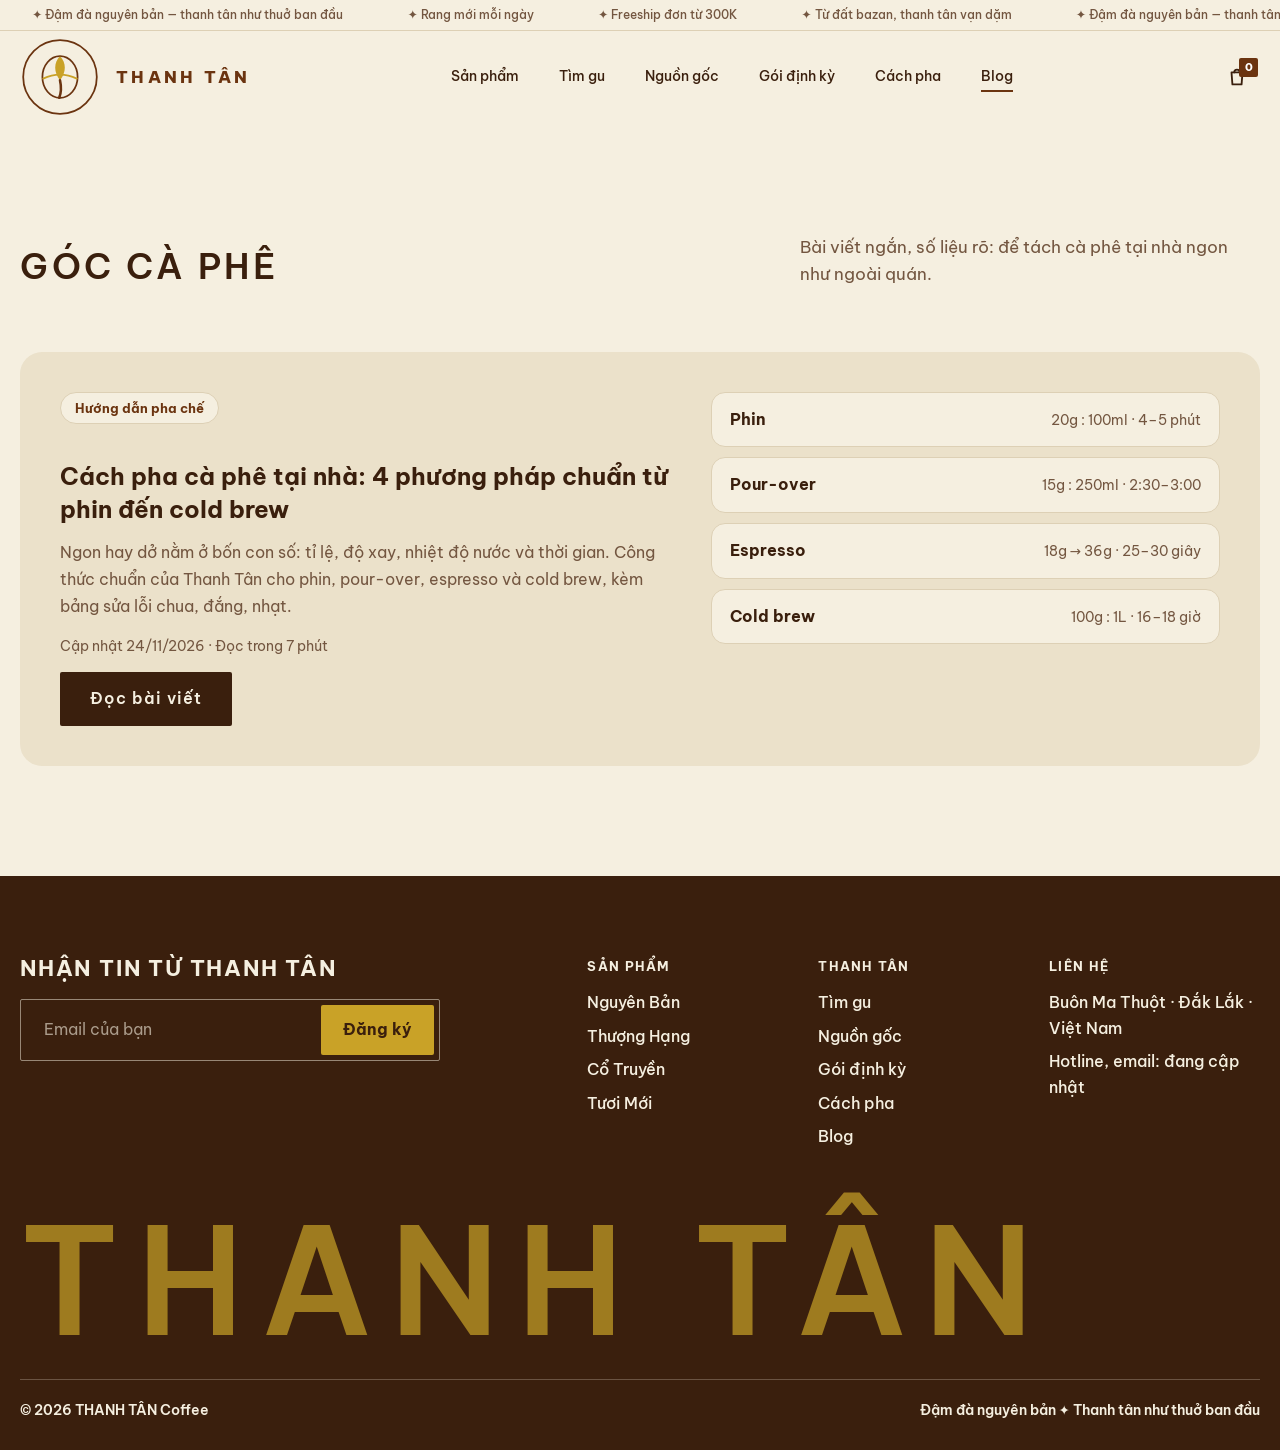
==== coffee-shop/blog.html @ af869546 "Tách site thành nhiều trang: trang chủ mới + Sản phẩm, Tìm gu, Nguồn gốc, Gói định kỳ, Cách pha, Blo" ====
<!DOCTYPE html>
<html lang="vi">
<head>
  <meta charset="UTF-8" />
  <meta name="viewport" content="width=device-width, initial-scale=1.0" />
  <title>Blog cà phê Thanh Tân: hướng dẫn pha chế và kiến thức cà phê</title>
  <meta name="description" content="Bài viết về cà phê từ Thanh Tân: cách pha phin, pour-over, espresso, cold brew và cách sửa lỗi chua, đắng, nhạt." />
  <link rel="preconnect" href="https://fonts.googleapis.com" />
  <link rel="preconnect" href="https://fonts.gstatic.com" crossorigin />
  <link href="https://fonts.googleapis.com/css2?family=Be+Vietnam+Pro:wght@400;500;600;700;800&display=swap" rel="stylesheet" />
  <link rel="stylesheet" href="style.css" />
</head>
<body>

  <div class="topbar">
    <div class="marquee marquee--small">
      <div class="marquee__track">
        <span>✦ Đậm đà nguyên bản — thanh tân như thuở ban đầu</span><span>✦ Rang mới mỗi ngày</span><span>✦ Freeship đơn từ 300K</span><span>✦ Từ đất bazan, thanh tân vạn dặm</span>
        <span>✦ Đậm đà nguyên bản — thanh tân như thuở ban đầu</span><span>✦ Rang mới mỗi ngày</span><span>✦ Freeship đơn từ 300K</span><span>✦ Từ đất bazan, thanh tân vạn dặm</span>
      </div>
    </div>
  </div>

  <header class="header" id="header">
    <div class="container header__inner">
      <a href="index.html" class="logo" aria-label="THANH TÂN Coffee – Trang chủ">
        <svg viewBox="0 0 100 100" class="logo__mark" aria-hidden="true">
          <circle cx="50" cy="50" r="46" fill="none" stroke="var(--brown)" stroke-width="2.2"/>
          <ellipse cx="50" cy="50" rx="22" ry="26" fill="var(--paper)" stroke="var(--brown)" stroke-width="2.2"/>
          <path d="M50 24C58 32 58 44 50 54C42 44 42 32 50 24Z" fill="var(--gold)"/>
          <path d="M50 54C52 63 51 71 49 76" stroke="var(--brown)" stroke-width="3.2" fill="none" stroke-linecap="round"/>
          <path d="M29 52Q50 42 71 52" stroke="var(--gold)" stroke-width="2.2" fill="none" stroke-linecap="round"/>
        </svg>
        <span>Thanh Tân</span>
      </a>
      <nav class="nav" id="nav" aria-label="Điều hướng chính">
        <a href="san-pham.html">Sản phẩm</a>
        <a href="tim-gu.html">Tìm gu</a>
        <a href="nguon-goc.html">Nguồn gốc</a>
        <a href="goi-dinh-ky.html">Gói định kỳ</a>
        <a href="cach-pha.html">Cách pha</a>
        <a href="blog.html" class="active" aria-current="page">Blog</a>
      </nav>
      <div class="header__actions">
        <button class="icon-btn cart-btn" id="cartBtn" aria-label="Giỏ hàng">
          <svg viewBox="0 0 24 24" width="22" height="22" fill="none" stroke="currentColor" stroke-width="2" stroke-linecap="round" stroke-linejoin="round"><path d="M6 7h12l-1 13H7L6 7z"/><path d="M9 7a3 3 0 0 1 6 0"/></svg>
          <span class="cart-count" id="cartCount">0</span>
        </button>
        <button class="icon-btn menu-toggle" id="menuToggle" aria-label="Mở menu">
          <svg viewBox="0 0 24 24" width="24" height="24" stroke="currentColor" stroke-width="2.2" stroke-linecap="round"><path d="M4 8h16M4 16h16"/></svg>
        </button>
      </div>
    </div>
  </header>

  <main id="top">
<section class="section blog-home" id="blog">
      <div class="container">
        <div class="section__head">
          <div><h1>Góc cà phê</h1></div>
          <p class="section__lead">Bài viết ngắn, số liệu rõ: để tách cà phê tại nhà ngon như ngoài quán.</p>
        </div>
        <article class="blog-card">
          <div class="blog-card__main">
            <span class="pill">Hướng dẫn pha chế</span>
            <h3><a href="cach-pha-ca-phe.html">Cách pha cà phê tại nhà: 4 phương pháp chuẩn từ phin đến cold brew</a></h3>
            <p>Ngon hay dở nằm ở bốn con số: tỉ lệ, độ xay, nhiệt độ nước và thời gian. Công thức chuẩn của Thanh Tân cho phin, pour-over, espresso và cold brew, kèm bảng sửa lỗi chua, đắng, nhạt.</p>
            <p class="blog-card__meta">Cập nhật 24/11/2026 · Đọc trong 7 phút</p>
            <a class="btn btn--dark" href="cach-pha-ca-phe.html">Đọc bài viết</a>
          </div>
          <ul class="blog-card__jump" aria-label="Đọc nhanh theo cách pha">
            <li><a href="cach-pha-ca-phe.html#pha-phin"><b>Phin</b><span>20g : 100ml · 4–5 phút</span></a></li>
            <li><a href="cach-pha-ca-phe.html#pour-over"><b>Pour-over</b><span>15g : 250ml · 2:30–3:00</span></a></li>
            <li><a href="cach-pha-ca-phe.html#espresso"><b>Espresso</b><span>18g → 36g · 25–30 giây</span></a></li>
            <li><a href="cach-pha-ca-phe.html#cold-brew"><b>Cold brew</b><span>100g : 1L · 16–18 giờ</span></a></li>
          </ul>
        </article>
      </div>
    </section>
  </main>

  <footer class="footer">
    <div class="container">
      <div class="footer__top">
        <div class="footer__news">
          <h3>Nhận tin từ Thanh Tân</h3>
          <form class="news" id="newsForm">
            <input type="email" placeholder="Email của bạn" aria-label="Email" required />
            <button type="submit">Đăng ký</button>
          </form>
        </div>
        <div class="footer__cols">
          <div><h4>Sản phẩm</h4><a href="san-pham.html#p1">Nguyên Bản</a><a href="san-pham.html#p2">Thượng Hạng</a><a href="san-pham.html#p3">Cổ Truyền</a><a href="san-pham.html#p4">Tươi Mới</a></div>
          <div><h4>Thanh Tân</h4><a href="tim-gu.html">Tìm gu</a><a href="nguon-goc.html">Nguồn gốc</a><a href="goi-dinh-ky.html">Gói định kỳ</a><a href="cach-pha.html">Cách pha</a><a href="blog.html">Blog</a></div>
          <div><h4>Liên hệ</h4><span>Buôn Ma Thuột · Đắk Lắk · Việt Nam</span><span>Hotline, email: đang cập nhật</span></div>
        </div>
      </div>
      <div class="footer__word" aria-hidden="true">THANH TÂN</div>
      <div class="footer__bottom"><span>© <span id="year"></span> THANH TÂN Coffee</span><span>Đậm đà nguyên bản ✦ Thanh tân như thuở ban đầu</span></div>
    </div>
  </footer>

  <div class="overlay" id="overlay"></div>
  <aside class="cart" id="cart" aria-label="Giỏ hàng">
    <div class="cart__head"><h3>Giỏ hàng</h3><button class="icon-btn" id="cartClose" aria-label="Đóng">✕</button></div>
    <div class="ship" id="ship"><p id="shipText"></p><div class="ship__bar"><span id="shipBar"></span></div></div>
    <div class="cart__items" id="cartItems"></div>
    <div class="cart__foot">
      <div class="cart__total"><span>Tạm tính</span><b id="cartTotal">0đ</b></div>
      <button class="btn btn--dark btn--block" id="checkoutBtn">Thanh toán</button>
    </div>
  </aside>

  <div class="toast" id="toast" role="status"></div>

  <script src="common.js"></script>
  <script src="app.js"></script>
</body>
</html>
---- coffee-shop/style.css ----
/* ==========================================================
   THANH TÂN Coffee – theo Bộ nhận diện thương hiệu
   Nâu đất + trắng ngà là chủ đạo; xanh cà phê + vàng đồng chỉ là điểm nhấn.
   Chữ: tiêu đề IN HOA giãn cách rộng, phụ đề thường đậm vừa, nội dung thường dễ đọc.
   ========================================================== */
:root {
  --paper: #F5EFE0;   /* Trắng Ngà – nền chủ đạo */
  --cream: #EBE1CA;   /* tông đậm hơn của trắng ngà, dùng cho khối phụ */
  --ink: #3A1F0D;     /* nâu đậm – chữ, nền bản đảo */
  --ink-2: #735640;   /* nâu nhạt – chữ phụ */
  --line: #DDD0B5;
  --brown: #6B3410;   /* Nâu Đất Bazan */
  --forest: #3D5C34;  /* Xanh Cà Phê Tươi – điểm nhấn */
  --gold: #C9A227;    /* Vàng Đồng – điểm nhấn */
  --radius: 22px;
  --display: "Be Vietnam Pro", "DejaVu Sans", system-ui, sans-serif;
  --sans: "Be Vietnam Pro", "DejaVu Sans", system-ui, sans-serif;
}

* { margin: 0; padding: 0; box-sizing: border-box; }
html { scroll-behavior: smooth; scroll-padding-top: 80px; }
body { font-family: var(--sans); background: var(--paper); color: var(--ink); line-height: 1.6; overflow-x: hidden; -webkit-font-smoothing: antialiased; }
a { color: inherit; text-decoration: none; }
button { font: inherit; color: inherit; background: none; border: 0; cursor: pointer; }
input, select { font: inherit; }
svg { display: block; }

.container { width: min(1240px, 100% - 32px); margin-inline: auto; }
.section { padding: 110px 0; }
h1, h2, h3 { font-family: var(--display); font-weight: 700; line-height: 1.15; letter-spacing: -0.01em; }
h2 { font-size: clamp(1.7rem, 3.6vw, 2.6rem); text-transform: uppercase; letter-spacing: .06em; line-height: 1.2; }

.kicker { display: inline-block; font-size: .78rem; font-weight: 700; letter-spacing: .12em; text-transform: uppercase; color: var(--brown); margin-bottom: 14px; }
.kicker--light { color: var(--gold); }
.section__head { display: flex; justify-content: space-between; align-items: end; gap: 30px; flex-wrap: wrap; margin-bottom: 48px; }
.section__lead { color: var(--ink-2); max-width: 460px; font-size: 1.05rem; }

/* Buttons */
.btn { display: inline-flex; align-items: center; justify-content: center; gap: 8px; height: 54px; padding: 0 30px; border-radius: 999px; font-weight: 700; transition: transform .2s, background .2s, color .2s; }
.btn:hover { transform: translateY(-2px); }
.btn--dark { background: var(--ink); color: var(--paper); }
.btn--dark:hover { background: var(--forest); }
.btn--line { border: 2px solid var(--ink); }
.btn--line:hover { background: var(--ink); color: var(--paper); }
.btn--block { width: 100%; }
.icon-btn { width: 46px; height: 46px; border-radius: 50%; display: grid; place-items: center; transition: background .2s; }
.icon-btn:hover { background: var(--cream); }

.pill { display: inline-block; padding: 8px 16px; border-radius: 999px; background: var(--gold); font-weight: 700; font-size: .82rem; margin-bottom: 24px; }
.chip { padding: 10px 20px; border-radius: 999px; border: 1.5px solid var(--line); font-weight: 600; font-size: .92rem; transition: .2s; }
.chip:hover { border-color: var(--ink); }
.chip.active { background: var(--ink); color: var(--paper); border-color: var(--ink); }

/* Marquee */
.marquee { overflow: hidden; white-space: nowrap; }
.marquee__track { display: inline-flex; align-items: center; animation: scroll 32s linear infinite; }
@keyframes scroll { to { transform: translateX(-50%); } }

.topbar { background: var(--ink); color: var(--paper); font-size: .82rem; font-weight: 600; padding: 9px 0; }
.marquee--small span { padding: 0 32px; }

/* Header */
.header { position: sticky; top: 0; z-index: 50; background: rgba(251, 248, 242, .88); backdrop-filter: blur(14px); border-bottom: 1px solid transparent; transition: border-color .3s; }
.header.scrolled { border-color: var(--line); }
.header__inner { height: 74px; display: flex; align-items: center; justify-content: space-between; gap: 24px; }
.logo { display: flex; align-items: center; gap: 12px; font-family: var(--display); font-weight: 800; font-size: 1.05rem; letter-spacing: .2em; text-transform: uppercase; color: var(--brown); }
.logo__mark { width: 42px; height: 42px; }
.nav { display: flex; gap: 34px; font-weight: 600; font-size: .95rem; }
.nav a { position: relative; }
.nav a::after { content: ""; position: absolute; left: 0; right: 100%; bottom: -4px; height: 2px; background: var(--brown); transition: right .25s; }
.nav a:hover::after, .nav a.active::after { right: 0; }
.header__actions { display: flex; gap: 4px; }
.cart-btn { position: relative; }
.cart-count { position: absolute; top: 4px; right: 2px; min-width: 19px; height: 19px; padding: 0 5px; border-radius: 10px; background: var(--brown); color: #fff; font-size: .68rem; font-weight: 800; display: grid; place-items: center; }
.cart-count.bump { animation: bump .4s; }
@keyframes bump { 50% { transform: scale(1.45); } }
.menu-toggle { display: none; }

/* Hero */
.hero { padding: 70px 0 90px; }
.hero__inner { display: grid; grid-template-columns: 1.05fr 1fr; gap: 50px; align-items: center; }
.hero h1 { font-size: clamp(1.7rem, 4vw, 3.1rem); font-weight: 800; line-height: 1.1; margin-bottom: 26px; }
.hero h1 em { font-style: normal; color: var(--brown); font-weight: 800; }
.hero__text > p { font-size: 1.12rem; color: var(--ink-2); max-width: 500px; margin-bottom: 34px; }
.hero__cta { display: flex; flex-wrap: wrap; gap: 12px; margin-bottom: 40px; }
.hero__proof { list-style: none; display: flex; flex-wrap: wrap; gap: 8px 26px; font-size: .92rem; color: var(--ink-2); }
.hero__proof b { color: var(--brown); font-family: var(--display); font-size: 1.05rem; margin-right: 4px; }
.hero__art { position: relative; aspect-ratio: 4 / 5; width: min(100%, 500px); justify-self: center; }
.hero__scene { position: absolute; inset: 0; border-radius: 999px 999px 30px 30px; overflow: hidden; }
@keyframes bagrise { from { translate: 0 46px; opacity: 0; } }
.hero__bags { position: absolute; inset: 0; display: flex; align-items: flex-end; justify-content: center; padding-bottom: 7%; }
.hero__bags svg { width: 38%; transition: transform .4s; animation: bagrise 1s .6s cubic-bezier(.2, .7, .2, 1) both; }
.hero__bags svg:nth-child(1) { animation-delay: .75s; }
.hero__bags svg:nth-child(3) { animation-delay: .9s; }
.hero__bags svg:nth-child(1) { transform: rotate(-12deg) translate(26%, 6%); }
.hero__bags svg:nth-child(2) { transform: translateY(-4%); z-index: 2; position: relative; }
.hero__bags svg:nth-child(3) { transform: rotate(11deg) translate(-26%, 8%); }
.hero__art:hover .hero__bags svg:nth-child(1) { transform: rotate(-18deg) translate(16%, 4%); }
.hero__art:hover .hero__bags svg:nth-child(3) { transform: rotate(17deg) translate(-16%, 6%); }


/* Notes band */

/* Product grid (Ceremony) */
.grid { display: grid; grid-template-columns: repeat(4, 1fr); gap: 28px 22px; }
.card { display: flex; flex-direction: column; animation: rise .5s both; }
@keyframes rise { from { opacity: 0; transform: translateY(18px); } }
.card__media { position: relative; aspect-ratio: 4/5; border-radius: var(--radius); display: grid; place-items: center; overflow: hidden; margin-bottom: 16px; background: var(--cream); }
.card__media::before { content: ""; position: absolute; left: 50%; top: 50%; width: 76%; aspect-ratio: 1; translate: -50% -50%; border-radius: 50%; background: var(--disc, var(--gold)); transition: scale .5s cubic-bezier(.2, .8, .2, 1); }
.card__media::after { content: ""; position: absolute; left: 50%; top: 50%; width: 92%; aspect-ratio: 1; translate: -50% -50%; border-radius: 50%; border: 1px solid var(--brown); opacity: .22; }
.card:hover .card__media::before { scale: 1.06; }
.card__media svg { position: relative; z-index: 1; width: 52%; transition: transform .45s cubic-bezier(.2, .8, .2, 1); }
.card:hover .card__media svg { transform: rotate(-5deg) scale(1.06); }
.card__tag { position: absolute; top: 14px; left: 14px; background: var(--paper); font-size: .72rem; font-weight: 800; padding: 5px 11px; border-radius: 999px; }
.card__origin { display: block; font-size: .74rem; font-weight: 700; color: var(--ink-2); text-transform: uppercase; letter-spacing: .08em; line-height: 1.5; }
.card h3 { font-size: 1.2rem; margin: 6px 0 6px; }
.card__notes { color: var(--ink-2); font-size: .9rem; margin-bottom: 16px; }
.roast { display: flex; align-items: center; gap: 8px; font-size: .78rem; color: var(--ink-2); margin-bottom: 14px; }
.roast__dots { display: flex; gap: 3px; }
.roast__dots i { width: 14px; height: 6px; border-radius: 3px; background: var(--line); }
.roast__dots i.on { background: var(--ink); }
.card__buy { margin-top: auto; display: flex; gap: 8px; align-items: center; }
.card__buy select { height: 44px; border: 1.5px solid var(--line); border-radius: 999px; padding: 0 12px; background: var(--paper); font-weight: 600; font-size: .85rem; cursor: pointer; }
.card__add { flex: 1; height: 44px; border-radius: 999px; background: var(--ink); color: var(--paper); font-weight: 700; font-size: .9rem; display: flex; justify-content: space-between; align-items: center; padding: 0 18px; transition: background .2s; }
.card__add:hover { background: var(--forest); }

/* Quiz (Single O) */
.quiz { position: relative; overflow: hidden; background: var(--ink); color: var(--paper); border-radius: 40px; margin: 0 16px; }
.quiz::before { content: ""; position: absolute; inset: 0; pointer-events: none; background: repeating-radial-gradient(circle at 105% -10%, transparent 0 46px, rgba(245, 239, 224, .07) 46px 47px); }
.quiz h2 { color: var(--paper); margin-bottom: 18px; font-size: clamp(1.5rem, 2.8vw, 2rem); }
.quiz__intro p { opacity: .85; max-width: 420px; font-size: 1.05rem; }
.quiz__inner { position: relative; display: grid; grid-template-columns: 1fr 1.1fr; gap: 60px; align-items: center; }
.quiz__card { background: var(--paper); color: var(--ink); border-radius: var(--radius); padding: 34px; min-height: 360px; display: flex; flex-direction: column; }
.quiz__progress { display: flex; gap: 6px; margin-bottom: 22px; }
.quiz__progress i { flex: 1; height: 5px; border-radius: 3px; background: var(--line); }
.quiz__progress i.on { background: var(--gold); }
.quiz__q { font-family: var(--display); font-size: 1.4rem; font-weight: 700; margin-bottom: 20px; line-height: 1.15; }
.quiz__opts { display: grid; grid-template-columns: 1fr 1fr; gap: 10px; }
.quiz__opt { text-align: left; padding: 16px; border: 1.5px solid var(--line); border-radius: 16px; font-weight: 600; transition: .2s; }
.quiz__opt span { display: block; font-size: 1.5rem; margin-bottom: 4px; }
.quiz__opt:hover { border-color: var(--ink); background: var(--cream); transform: translateY(-2px); }
.quiz__result { display: grid; grid-template-columns: 130px 1fr; gap: 22px; align-items: center; }
.quiz__result .card__media { margin: 0; aspect-ratio: 1; border-radius: 18px; }
.quiz__result .card__media svg { width: 64%; }
.quiz__result h4 { font-family: var(--display); font-size: 1.3rem; line-height: 1.1; margin: 4px 0 8px; }
.quiz__result p { color: var(--ink-2); font-size: .92rem; margin-bottom: 14px; }
.quiz__actions { display: flex; gap: 10px; flex-wrap: wrap; margin-top: 22px; }
.link-btn { font-weight: 700; text-decoration: underline; text-underline-offset: 4px; }

/* Origins (Escape) */
.origin-tabs { display: flex; gap: 10px; flex-wrap: wrap; margin-bottom: 26px; }
.origin { display: grid; grid-template-columns: 1.15fr 1fr; border-radius: 30px; overflow: hidden; background: var(--cream); min-height: 440px; }
.origin__art { position: relative; min-height: 320px; }
.origin__art svg { position: absolute; inset: 0; width: 100%; height: 100%; }
.origin__alt { position: absolute; left: 24px; bottom: 22px; background: var(--paper); border-radius: 14px; padding: 10px 16px; font-size: .8rem; color: var(--ink-2); }
.origin__alt b { display: block; font-family: var(--display); font-size: 1.4rem; color: var(--ink); line-height: 1.1; }
.origin__body { padding: 44px; display: flex; flex-direction: column; animation: rise .5s both; }
.origin__body h3 { font-size: 1.9rem; text-transform: uppercase; letter-spacing: .06em; margin-bottom: 6px; }
.origin__region { color: var(--brown); font-weight: 700; margin-bottom: 18px; }
.origin__body > p { color: var(--ink-2); margin-bottom: 24px; }
.facts { display: grid; grid-template-columns: 1fr 1fr; gap: 1px; background: var(--line); border: 1px solid var(--line); border-radius: 16px; overflow: hidden; margin-bottom: 24px; }
.facts div { background: var(--paper); padding: 12px 16px; }
.facts small { display: block; font-size: .72rem; text-transform: uppercase; letter-spacing: .08em; color: var(--ink-2); font-weight: 700; }
.facts b { font-size: .95rem; }
.farmer { display: flex; align-items: center; gap: 14px; margin-top: auto; }
.farmer__av { width: 50px; height: 50px; border-radius: 50%; display: grid; place-items: center; font-weight: 800; font-size: .8rem; letter-spacing: .08em; color: var(--paper); }
.farmer q { display: block; font-family: var(--display); font-weight: 600; font-size: 1.05rem; }
.farmer small { color: var(--ink-2); letter-spacing: .12em; }

.trace { margin-top: 30px; display: grid; grid-template-columns: 1fr 1.1fr; gap: 20px 40px; align-items: center; padding: 34px 40px; border: 1.5px dashed var(--brown); border-radius: 24px; }
.trace h3 { font-size: 1.2rem; margin-bottom: 6px; }
.trace p { color: var(--ink-2); }
.trace__form { display: flex; gap: 10px; }
.trace__form input { flex: 1; min-width: 0; height: 54px; border: 1.5px solid var(--line); border-radius: 999px; padding: 0 22px; background: var(--paper); text-transform: uppercase; outline: none; }
.trace__form input:focus { border-color: var(--ink); }
.trace__result { grid-column: 1 / -1; }
.trace__result:empty { display: none; }
.trace__ok { display: flex; flex-wrap: wrap; gap: 10px 26px; background: var(--cream); padding: 18px 22px; border-radius: 16px; font-size: .92rem; animation: rise .4s both; }
.trace__ok b { display: block; font-size: 1rem; }
.trace__err { color: var(--brown); font-weight: 600; }

/* Subscribe */
.subscribe { background: var(--cream); }
.subscribe__inner { display: grid; grid-template-columns: 1fr 1fr; gap: 60px; align-items: center; }
.subscribe .kicker { color: var(--brown); }
.subscribe h2 { margin-bottom: 18px; }
.subscribe .section__lead { color: var(--ink); opacity: .8; margin-bottom: 22px; }
.ticks { list-style: none; display: grid; gap: 10px; font-weight: 600; }
.ticks li::before { content: "✓"; display: inline-grid; place-items: center; width: 22px; height: 22px; margin-right: 10px; border-radius: 50%; background: var(--forest); color: var(--paper); font-size: .72rem; }
.plan { background: var(--paper); border-radius: var(--radius); padding: 34px; border: 1px solid var(--line); }
.plan__row { display: flex; justify-content: space-between; align-items: center; gap: 14px; margin-bottom: 18px; font-weight: 600; flex-wrap: wrap; }
.seg { display: flex; background: var(--paper); border-radius: 999px; padding: 4px; }
.seg button { padding: 8px 16px; border-radius: 999px; font-weight: 600; font-size: .9rem; transition: .2s; }
.seg button.active { background: var(--ink); color: var(--paper); }
.plan__price { display: flex; justify-content: space-between; align-items: end; border-top: 1px solid var(--line); padding-top: 20px; margin-top: 6px; }
.plan__price small { display: block; color: var(--ink-2); }
.plan__price b { font-family: var(--display); font-size: 2rem; line-height: 1; }
.plan__price s { color: var(--ink-2); }
.plan__note { color: var(--forest); font-weight: 600; font-size: .9rem; margin: 10px 0 18px; }

/* Brew */
.brew-grid { display: grid; grid-template-columns: repeat(4, 1fr); gap: 20px; }
.brew { border: 1.5px solid var(--line); border-radius: var(--radius); padding: 26px; transition: .25s; background: var(--paper); }
.brew:hover { border-color: var(--ink); transform: translateY(-4px); }
.brew__icon { width: 64px; height: 64px; border-radius: 18px; display: grid; place-items: center; font-size: 1.8rem; margin-bottom: 18px; }
.brew h3 { font-size: 1.2rem; text-transform: uppercase; letter-spacing: .08em; margin-bottom: 14px; }
.brew dl { display: grid; grid-template-columns: auto 1fr; gap: 6px 14px; font-size: .9rem; margin-bottom: 14px; }
.brew dt { color: var(--ink-2); }
.brew dd { font-weight: 700; text-align: right; }
.brew p { font-size: .88rem; color: var(--ink-2); border-top: 1px solid var(--line); padding-top: 12px; }

/* Reviews */
.reviews { padding-top: 0; }
.review-row { display: grid; grid-template-columns: repeat(3, 1fr); gap: 34px; }
.review-row p { font-family: var(--display); font-weight: 600; font-size: 1.3rem; line-height: 1.4; margin-bottom: 14px; }
.review-row cite { font-style: normal; font-weight: 600; color: var(--ink-2); font-size: .9rem; }
.review-row blockquote { border-top: 2px solid var(--gold); padding-top: 20px; }

/* Footer */
.footer { background: var(--brown); color: var(--paper); padding: 80px 0 28px; overflow: hidden; }
.footer__top { display: grid; grid-template-columns: 1fr 1.3fr; gap: 50px; }
.footer__news h3 { font-size: 1.4rem; text-transform: uppercase; letter-spacing: .08em; margin-bottom: 18px; max-width: 360px; }
.news { display: flex; background: var(--paper); border-radius: 999px; padding: 5px; max-width: 420px; }
.news input { flex: 1; min-width: 0; border: 0; background: none; padding: 0 18px; outline: none; color: var(--ink); }
.news button { background: var(--brown); color: var(--paper); border-radius: 999px; padding: 12px 22px; font-weight: 700; }
.footer__cols { display: grid; grid-template-columns: repeat(3, 1fr); gap: 20px; }
.footer h4 { font-size: .8rem; text-transform: uppercase; letter-spacing: .1em; margin-bottom: 14px; }
.footer__cols a, .footer__cols span { display: block; margin-bottom: 8px; font-weight: 500; }
.footer__cols a:hover { text-decoration: underline; }
.footer__word { font-family: var(--display); font-weight: 800; font-size: clamp(2.6rem, 11.5vw, 10rem); line-height: 1; letter-spacing: .12em; white-space: nowrap; margin: 50px 0 24px; color: var(--gold); }
.footer__bottom { display: flex; justify-content: space-between; flex-wrap: wrap; gap: 10px; font-size: .85rem; font-weight: 600; border-top: 1.5px solid rgba(245, 239, 224, .35); padding-top: 20px; }

/* Cart drawer */
.overlay { position: fixed; inset: 0; background: rgba(58, 31, 13, .5); opacity: 0; visibility: hidden; transition: .3s; z-index: 90; }
.overlay.show { opacity: 1; visibility: visible; }
.cart { position: fixed; top: 0; right: 0; width: min(420px, 100%); height: 100%; background: var(--paper); z-index: 100; display: flex; flex-direction: column; transform: translateX(100%); transition: transform .35s cubic-bezier(.2, .8, .2, 1); }
.cart.open { transform: none; }
.cart__head { display: flex; justify-content: space-between; align-items: center; padding: 20px 24px; border-bottom: 1px solid var(--line); }
.cart__head h3 { font-size: 1.2rem; text-transform: uppercase; letter-spacing: .08em; }
.ship { padding: 16px 24px; background: var(--cream); font-size: .88rem; font-weight: 600; }
.ship__bar { height: 6px; background: var(--line); border-radius: 3px; margin-top: 8px; overflow: hidden; }
.ship__bar span { display: block; height: 100%; background: var(--forest); width: 0; transition: width .4s; }
.cart__items { flex: 1; overflow-y: auto; padding: 8px 24px; }
.cart__empty { text-align: center; color: var(--ink-2); padding-top: 60px; }
.cart__empty b { display: block; font-family: var(--display); font-size: 1.2rem; color: var(--ink); margin-bottom: 6px; }
.citem { display: grid; grid-template-columns: 70px 1fr auto; gap: 14px; align-items: center; padding: 16px 0; border-bottom: 1px solid var(--line); }
.citem__img { width: 70px; height: 80px; border-radius: 12px; display: grid; place-items: center; }
.citem__img svg { width: 60%; }
.citem h4 { font-size: .95rem; line-height: 1.3; }
.citem small { color: var(--ink-2); }
.qty { display: inline-flex; align-items: center; border: 1.5px solid var(--line); border-radius: 999px; margin-top: 8px; }
.qty button { width: 30px; height: 30px; font-weight: 700; }
.qty span { min-width: 22px; text-align: center; font-weight: 700; font-size: .9rem; }
.citem__price { text-align: right; font-weight: 700; }
.citem__price button { display: block; margin-top: 8px; margin-left: auto; font-size: .78rem; color: var(--ink-2); text-decoration: underline; font-weight: 500; }
.cart__foot { padding: 20px 24px; border-top: 1px solid var(--line); }
.cart__total { display: flex; justify-content: space-between; margin-bottom: 14px; font-size: 1.1rem; }

/* Toast */
.toast { position: fixed; left: 50%; bottom: 28px; transform: translate(-50%, 140%); background: var(--ink); color: var(--paper); padding: 14px 24px; border-radius: 999px; font-weight: 600; z-index: 120; transition: transform .35s, opacity .35s; opacity: 0; max-width: calc(100% - 32px); text-align: center; }
.toast.show { transform: translate(-50%, 0); opacity: 1; }

/* Reveal */


/* Responsive */
@media (max-width: 1080px) {
  .grid { grid-template-columns: repeat(3, 1fr); }
  .brew-grid { grid-template-columns: repeat(2, 1fr); }
}
@media (max-width: 880px) {
  .section { padding: 80px 0; }
  .menu-toggle { display: grid; }
  .nav { position: absolute; top: 100%; left: 0; right: 0; flex-direction: column; gap: 0; background: var(--paper); border-bottom: 0; max-height: 0; overflow: hidden; transition: max-height .3s; }
  .nav.open { max-height: 400px; border-bottom: 1px solid var(--line); }
  .nav a { padding: 16px 24px; border-top: 1px solid var(--line); }
  .nav a::after { display: none; }
  .hero__inner, .quiz__inner, .subscribe__inner, .origin, .trace, .footer__top { grid-template-columns: 1fr; }
  .hero { padding-top: 40px; }
  .hero__art { max-width: 480px; width: 100%; margin-inline: auto; }
  .grid { grid-template-columns: repeat(2, 1fr); }
  .review-row { grid-template-columns: 1fr; }
  .origin__body { padding: 30px; }
  .quiz { margin: 0 8px; border-radius: 28px; }
}
@media (max-width: 560px) {
  .grid { gap: 26px 14px; }
  .card h3 { font-size: 1.1rem; }
  .card__buy { flex-direction: column; align-items: stretch; }
  .card__buy select { width: 100%; }
  .brew-grid, .quiz__opts, .footer__cols { grid-template-columns: 1fr; }
  .quiz__card, .plan { padding: 24px; }
  .quiz__result { grid-template-columns: 1fr; }
  .quiz__result .card__media { max-width: 160px; }
  .trace { padding: 24px; }
  .trace__form { flex-direction: column; }
  .facts { grid-template-columns: 1fr; }
  .plan { }
}
@media (prefers-reduced-motion: reduce) {
  *, *::before, *::after { animation: none !important; transition: none !important; }
}

/* ==========================================================
   BLOG – bài viết "Cách pha cà phê"
   ========================================================== */
.sr-only { position: absolute; width: 1px; height: 1px; overflow: hidden; clip: rect(0 0 0 0); white-space: nowrap; }
.btn--sm { height: 44px; padding: 0 22px; font-size: .92rem; }
.btn--accent { background: var(--gold); color: var(--ink); }
.btn--accent:hover { background: var(--paper); color: var(--ink); }
.btn--ghost { border: 2px solid var(--paper); color: var(--paper); }
.btn--ghost:hover { background: var(--paper); color: var(--ink); }

.post-hero { padding: 64px 0 40px; }
.post-hero h1 { font-size: clamp(2rem, 4.6vw, 3.3rem); max-width: 17em; margin-bottom: 22px; }
.post-lead { max-width: 720px; font-size: 1.15rem; color: var(--ink-2); }
.post-meta { display: flex; flex-wrap: wrap; gap: 8px 22px; margin-top: 22px; font-size: .88rem; font-weight: 600; color: var(--ink-2); }
.crumbs { font-size: .85rem; color: var(--ink-2); margin-bottom: 22px; }
.crumbs a:hover { text-decoration: underline; }
.crumbs span { color: var(--ink); font-weight: 600; }

.post-layout { display: grid; grid-template-columns: 250px minmax(0, 720px); gap: 64px; justify-content: center; padding-bottom: 100px; }
.toc { position: sticky; top: 100px; align-self: start; border: 1.5px solid var(--line); border-radius: var(--radius); padding: 22px 24px; }
.toc h2 { font-family: var(--sans); font-size: .78rem; font-weight: 800; letter-spacing: .12em; text-transform: uppercase; color: var(--brown); margin-bottom: 14px; }
.toc ol { list-style: none; display: grid; gap: 9px; font-size: .92rem; font-weight: 600; }
.toc a:hover { color: var(--brown); }

.post-body h2 { font-size: clamp(1.5rem, 3vw, 2rem); margin: 60px 0 16px; scroll-margin-top: 90px; line-height: 1.25; text-transform: none; letter-spacing: -0.01em; }
.post-body > h2:first-child { margin-top: 0; }
.post-body h3 { font-size: 1.3rem; margin: 26px 0 12px; line-height: 1.2; }
.post-body p { margin-bottom: 16px; font-size: 1.05rem; line-height: 1.8; }
.post-body ul, .post-body ol { display: grid; gap: 10px; padding-left: 1.4rem; margin-bottom: 20px; line-height: 1.7; }
.post-body li::marker { color: var(--brown); font-weight: 800; }
.post-body a u { text-decoration-color: var(--brown); text-underline-offset: 3px; }
.post-body a:hover { color: var(--brown); }

.callout { background: var(--cream); border-left: 5px solid var(--gold); border-radius: 14px; padding: 18px 22px; margin: 22px 0; line-height: 1.7; }

.spec { display: grid; grid-template-columns: repeat(4, 1fr); gap: 10px; margin: 20px 0 8px; }
.spec div { border: 1.5px solid var(--line); border-radius: 16px; padding: 14px 16px; background: var(--paper); }
.spec small { display: block; font-size: .76rem; font-weight: 600; color: var(--ink-2); text-transform: uppercase; letter-spacing: .06em; }
.spec b { font-size: 1.02rem; }

.table-wrap { overflow-x: auto; margin: 20px 0 8px; border: 1.5px solid var(--line); border-radius: 16px; }
.table-wrap table { width: 100%; border-collapse: collapse; min-width: 560px; font-size: .95rem; }
.table-wrap th, .table-wrap td { padding: 13px 16px; text-align: left; border-bottom: 1px solid var(--line); vertical-align: top; }
.table-wrap thead th { background: var(--ink); color: var(--paper); font-size: .82rem; letter-spacing: .05em; text-transform: uppercase; }
.table-wrap tbody th { font-weight: 700; }
.table-wrap tbody tr:last-child th, .table-wrap tbody tr:last-child td { border-bottom: 0; }
.table-wrap tbody tr:nth-child(even) { background: var(--cream); }

.faq details { border-bottom: 1px solid var(--line); padding: 18px 0; }
.faq summary { cursor: pointer; font-weight: 700; font-size: 1.05rem; list-style: none; display: flex; justify-content: space-between; gap: 16px; }
.faq summary::-webkit-details-marker { display: none; }
.faq summary::after { content: "+"; font-size: 1.4rem; line-height: 1; color: var(--brown); }
.faq details[open] summary::after { content: "–"; }
.faq details p { margin: 12px 0 0; color: var(--ink-2); }

.post-cta { background: var(--ink); color: var(--paper); border-radius: 28px; padding: 44px; margin-top: 64px; }
.post-cta h2 { margin: 0 0 12px; color: var(--paper); text-transform: uppercase; letter-spacing: .06em; font-size: clamp(1.4rem, 3vw, 1.9rem); }
.post-cta p { color: #E6D9BD; }
.post-cta__btns { display: flex; flex-wrap: wrap; gap: 12px; margin-top: 24px; }

@media (max-width: 980px) {
  .post-layout { grid-template-columns: minmax(0, 720px); gap: 32px; }
  .toc { position: static; }
}
@media (max-width: 560px) {
  .post-hero { padding-top: 40px; }
  .spec { grid-template-columns: repeat(2, 1fr); }
  .post-cta { padding: 30px 24px; }
  .header__actions .btn--sm { display: none; }
}
.brew-more { margin-top: 36px; text-align: center; }

/* ==========================================================
   Chất giấy: hạt nhiễu rất nhẹ cho cảm giác giấy kraft
   ========================================================== */
body::after { content: ""; position: fixed; inset: 0; z-index: 200; pointer-events: none; opacity: .16; mix-blend-mode: multiply;
  background-image: url("data:image/svg+xml,%3Csvg xmlns='http://www.w3.org/2000/svg' width='180' height='180'%3E%3Cfilter id='n'%3E%3CfeTurbulence type='fractalNoise' baseFrequency='.85' numOctaves='2' stitchTiles='stitch'/%3E%3CfeColorMatrix values='0 0 0 0 .23 0 0 0 0 .12 0 0 0 0 .05 0 0 0 .5 0'/%3E%3C/filter%3E%3Crect width='100%25' height='100%25' filter='url(%23n)'/%3E%3C/svg%3E"); }

/* Trang blog: vòng tròn đồng tâm lặp lại hình logo */
.post-hero { position: relative; overflow: hidden; }
.post-hero::after { content: ""; position: absolute; right: -140px; top: -120px; width: 520px; aspect-ratio: 1; border-radius: 50%; pointer-events: none;
  background: repeating-radial-gradient(circle, transparent 0 34px, rgba(107, 52, 16, .13) 34px 35px); }
.post-hero .container { position: relative; z-index: 1; }
main { overflow-x: clip; }
h1, h2 { text-wrap: balance; }


/* ==========================================================
   THANH TÂN – bản tối giản (thử nghiệm, kiểu Origin)
   Nạp SAU style.css. Nguyên tắc: bỏ trang trí, thêm khoảng trắng,
   một nền trắng ngà, chữ lớn, sản phẩm là điểm nhấn duy nhất.
   ========================================================== */
:root { --radius: 4px; }
body::after, .post-hero::after { display: none; }          /* bỏ hạt giấy, vòng tròn */

.section { padding: 140px 0; }
.section__head { margin-bottom: 64px; }
h2 { font-size: clamp(1.5rem, 3vw, 2.2rem); letter-spacing: .1em; font-weight: 600; }

/* Topbar & header: mảnh, tĩnh */
.topbar { background: transparent; color: var(--ink-2); border-bottom: 1px solid var(--line); font-weight: 500; }
.header { background: var(--paper); backdrop-filter: none; }
.header__inner { height: 68px; }
.nav { font-weight: 500; font-size: .9rem; gap: 40px; }

/* Hero: một khối kem phẳng, 3 gói cà phê, không phong cảnh */
.hero { padding: 40px 0 120px; }
.hero__inner { gap: 80px; }
.hero h1 { font-weight: 600; letter-spacing: .04em; text-transform: uppercase; font-size: clamp(1.6rem, 3.4vw, 2.6rem); line-height: 1.25; }
.hero h1 em { color: inherit; font-weight: 300; }
.hero__text > p { font-size: 1rem; }
.pill { background: none; padding: 0; border: 0; color: var(--ink-2); font-weight: 500; margin-bottom: 22px; }
.hero__art { aspect-ratio: 1 / 1.1; width: 100%; max-width: 560px; }
.hero__scene { border-radius: 4px; background: var(--cream); }
.hero__scene svg { display: none; }
.hero__bags { padding-bottom: 12%; }
.hero__proof b { font-weight: 600; }

/* Nút: chữ nhật, mảnh */
.btn { border-radius: 2px; font-weight: 600; letter-spacing: .06em; }

/* Thẻ sản phẩm: nền kem phẳng, bỏ đĩa màu */
.card__media { border-radius: 4px; background: var(--cream); }
.card__media::before, .card__media::after { display: none; }
.card__tag { border-radius: 2px; background: var(--paper); font-weight: 600; }
.card__add { border-radius: 2px; }

/* Quiz: sáng, không nền tối */
.quiz { background: var(--cream); color: var(--ink); border-radius: 4px; margin: 0 auto; width: min(1240px, 100% - 32px); }
.quiz::before, .quiz::after { display: none; }
.quiz h2, .quiz p { color: var(--ink); }
.quiz__card { background: var(--paper); border-radius: 4px; }
.quiz__opt { border-radius: 2px; }

/* Nguồn gốc, gói định kỳ, cách pha: phẳng, viền mảnh */
.origin { border-radius: 4px; }
.origin__alt { border-radius: 2px; }
.subscribe { background: var(--paper); border-top: 1px solid var(--line); border-bottom: 1px solid var(--line); }
.brew { border-radius: 4px; border-width: 1px; }
.brew__icon { border-radius: 2px; background: var(--cream); }

/* Footer: sáng, mảnh; bỏ chữ khổng lồ */
.footer { background: var(--paper); color: var(--ink); border-top: 1px solid var(--line); }
.footer__word { color: var(--line); font-weight: 600; letter-spacing: .12em; }
.footer__bottom { border-color: var(--line); }

/* Chỉnh sau khi xem thử */
.quiz.section { padding: 72px 0; }
.quiz__inner { width: 100%; padding-inline: 48px; }
.chip, .filter, .origin-tab, .tab, [role="tab"], .pill-btn { border-radius: 2px; }
.card__add, .card select, .size-select, select { border-radius: 2px; }
.origin__facts, .spec-grid, .origin__meta { border-radius: 4px; }
.lot { border-radius: 4px; }
.lot input, input[type="text"], input[type="search"] { border-radius: 2px; }

/* ---- Theo guideline: logo >= 80px, icon nét mảnh, bao bì phẳng ---- */
.header__inner { height: 104px; }
.logo { gap: 16px; }
.logo__mark { width: 80px; height: 80px; }
.ico { width: 28px; height: 28px; display: block; }
.quiz__opt span { display: block; margin-bottom: 10px; color: var(--brown); }
.quiz__opt .ico { width: 30px; height: 30px; }
.quiz__opt:hover { transform: none; }
.brew__icon { color: var(--brown); font-size: 0; }
.brew__icon .ico { width: 32px; height: 32px; }
.brew__tip { display: flex; gap: 10px; align-items: flex-start; }
.brew__tip .ico { width: 20px; height: 20px; flex: none; margin-top: 3px; color: var(--brown); }
.card__media svg { transition: transform .45s cubic-bezier(.2, .8, .2, 1); }
@media (max-width: 760px) {
  .header__inner { height: 92px; }
  .logo { font-size: .9rem; letter-spacing: .14em; gap: 12px; }
}


/* ================= Sửa lỗi giao diện (rà header → footer) ================= */
/* Nhịp khoảng trắng: bớt khoảng trống thừa giữa các khối */
.section { padding: 110px 0; }
.hero { padding: 40px 0 70px; }
#brew { padding-bottom: 70px; }
.reviews { padding-bottom: 90px; }

/* Hero: 3 gói canh giữa khung, chạm nhẹ vào nhau (không đè mất chữ), gói nhạt có viền */
.hero__bags { align-items: center; padding: 0 3%; gap: 0; }
.hero__bags svg { width: 32%; }
.hero__bags svg:nth-child(1) { transform: rotate(-6deg) translate(5%, 4%); }
.hero__bags svg:nth-child(2) { transform: translateY(-3%); }
.hero__bags svg:nth-child(3) { transform: rotate(6deg) translate(-5%, 5%); }
.hero__art:hover .hero__bags svg:nth-child(1) { transform: rotate(-9deg) translate(-1%, 3%); }
.hero__art:hover .hero__bags svg:nth-child(3) { transform: rotate(9deg) translate(1%, 4%); }

/* Thẻ sản phẩm: dòng xuất xứ luôn cao 2 dòng để tên sản phẩm thẳng hàng */
.card__origin { min-height: 3em; }

/* Đồng nhất bo góc: mọi khối dùng 4px, nút/chip 2px */
.seg { border-radius: 2px; }
.seg button { border-radius: 2px; }
.trace { border-radius: 4px; }
.trace__form input { border-radius: 2px; }
.trace__ok { border-radius: 4px; }
.callout, .spec div, .table-wrap, .toc { border-radius: 4px; }
.post-cta { border-radius: 4px; }
.brew__icon { border-radius: 2px; }
.news { border-radius: 2px; border: 1px solid var(--ink-2); background: transparent; }
.news button { border-radius: 2px; }
.cart-count { border-radius: 2px; }

/* Danh sách ✓: dấu tick cố định, chữ xuống dòng thẳng cột */
.ticks li { display: flex; align-items: flex-start; gap: 10px; }
.ticks li::before { flex: none; margin-right: 0; margin-top: 2px; }

/* Blog: tiêu đề h2 không bị "balance" cắt ngắn giữa dòng khi còn chỗ */
.post-body h2 { text-wrap: wrap; max-width: none; }

@media (max-width: 760px) {
  .section { padding: 72px 0; }
  .hero { padding: 24px 0 48px; }
  .hero__inner { gap: 40px; }
  .quiz__inner { padding-inline: 20px; gap: 32px; }
  .quiz.section { padding: 40px 0; }
  .hero__art { aspect-ratio: 1 / 1; }
}
@media (max-width: 560px) {
  /* Nút "Thêm" và ô chọn size: xếp dọc, cao 44px, không bị bẹp */
  .card__buy select { height: 44px; }
  .card__add { flex: none; width: 100%; height: 44px; }
  .card__origin { min-height: 4.5em; }
  /* Ô nhập mã lô không bị co về 0 khi xếp dọc */
  .trace__form input { flex: none; width: 100%; height: 50px; }
  .trace__form .btn { width: 100%; }
  .plan__row { align-items: flex-start; flex-direction: column; }
  .footer__bottom { flex-direction: column; }
}

/* Menu mobile: khoảng cách 40px của desktop không áp cho dropdown; mở đủ 6 mục */
@media (max-width: 880px) {
  .nav { gap: 0; }
  .nav.open { max-height: 480px; }
}


/* ================= Giai đoạn 1 ================= */
/* 1) Header + topbar gọn hơn (logo vẫn >= 80px theo guideline) */
.topbar { padding: 5px 0; font-size: .78rem; }
.header__inner { height: 92px; }
.logo__mark { width: 80px; height: 80px; }

/* 2) Hero: khung thấp hơn, bao bì lớn hơn, thấy sản phẩm ngay trong màn hình đầu */
.hero { padding: 24px 0 48px; }
.hero__art { aspect-ratio: 5 / 4; max-width: 600px; }
.hero__bags { padding: 0 2%; }
.hero__bags svg { width: 34%; }
.hero__cta { align-items: center; margin-bottom: 32px; }
.hero__from { font-weight: 600; color: var(--ink-2); font-size: .92rem; margin-left: 6px; }
#shop.section { padding-top: 72px; }

/* 3) Câu chủ đề: phần "thuở ban đầu" đậm hơn, màu nâu đất */
.hero h1 em { font-weight: 700; color: var(--brown); }

/* 4) Thẻ sản phẩm: nốt hương + độ đậm */
.card__tags { list-style: none; display: flex; flex-wrap: wrap; gap: 6px; margin-bottom: 12px; }
.card__tags li { font-size: .74rem; font-weight: 600; color: var(--brown); border: 1px solid var(--line); border-radius: 2px; padding: 3px 8px; }
.card__meter { display: flex; align-items: center; justify-content: space-between; font-size: .8rem; font-weight: 600; color: var(--ink-2); margin-bottom: 16px; }
.card__meter i { display: flex; gap: 4px; }
.card__meter b { width: 22px; height: 6px; border-radius: 1px; background: var(--line); }
.card__meter b.on { background: var(--brown); }

/* 5) Nhịp nền: xen kẽ sáng / kem / nâu đậm để có điểm nhấn thị giác */
.subscribe { background: var(--brown); color: var(--paper); border: 0; }
.subscribe h2, .subscribe .section__lead, .subscribe .ticks { color: var(--paper); opacity: 1; }
.subscribe .section__lead { opacity: .85; }
.subscribe .ticks li::before { background: var(--gold); color: var(--ink); }
.subscribe .plan { background: var(--paper); color: var(--ink); border: 0; }
.reviews { background: var(--cream); padding: 90px 0; }
.footer { background: var(--ink); color: var(--paper); border: 0; }
.footer__word { color: var(--gold); opacity: .9; }
.footer__bottom { border-color: rgba(245, 239, 224, .25); }
.footer .news { border-color: rgba(245, 239, 224, .5); background: transparent; }
.footer .news input { color: var(--paper); }
.footer .news input::placeholder { color: rgba(245, 239, 224, .6); }
.footer .news button { background: var(--gold); color: var(--ink); }

@media (max-width: 760px) {
  .header__inner { height: 84px; }
  .logo__mark { width: 80px; height: 80px; }
  .hero__art { aspect-ratio: 1 / 1; }
  .hero__from { display: block; margin: 6px 0 0; width: 100%; }
  .reviews { padding: 64px 0; }
}
@media (max-width: 560px) {
  .card__origin { min-height: 4.5em; }
}

/* Nốt hương: chừa chỗ 2 hàng để thanh "Độ đậm" thẳng hàng giữa các thẻ */
.card__tags { min-height: 62px; align-content: flex-start; }
@media (max-width: 560px) { .card__tags { min-height: 92px; } }
.card__notes { min-height: 3.1em; }
.footer__word { opacity: .7; }
.card__meter span { white-space: nowrap; }
@media (max-width: 560px) {
  .card__meter { gap: 8px; }
  .card__meter i { gap: 3px; }
  .card__meter b { width: 13px; }
}

/* ================= Dòng sản phẩm: đồng đều + bo góc lại ================= */
/* Mọi thẻ dùng chung các hàng (subgrid): ảnh, xuất xứ, tên, mô tả, nốt hương, độ đậm, nút mua luôn thẳng hàng */
@supports (grid-template-rows: subgrid) {
  #productGrid { row-gap: 0; }
  #productGrid .card { display: grid; grid-row: span 7; grid-template-rows: subgrid; row-gap: 0; padding-bottom: 36px; }
  #productGrid .card__origin, #productGrid .card__notes, #productGrid .card__tags { min-height: 0; }
  #productGrid .card__buy { margin-top: 0; align-self: end; }
}
/* Bao bì: cùng một khung ảnh, cùng cỡ */
.card__media svg { width: 56%; }

/* Bo góc */
#productGrid .card__media { border-radius: 22px; }
#productGrid .card__tags li { border-radius: 999px; padding: 4px 11px; }
#productGrid .card__meter b { border-radius: 999px; }
#productGrid .card__add { border-radius: 999px; }
#productGrid .card__buy select { border-radius: 999px; padding-inline: 16px; }
#filters .chip { border-radius: 999px; }

/* ================= Bản đồ hương vị + Bộ thử 4 dòng ================= */
.shop-intro { display: grid; grid-template-columns: 1.2fr .8fr; gap: 22px; margin-bottom: 48px; }
.fmap, .sampler { background: var(--cream); border-radius: 22px; padding: 28px; }
.fmap__head { display: flex; justify-content: space-between; align-items: baseline; gap: 16px; margin-bottom: 18px; }
.fmap__head h3, .sampler h3 { font-size: 1.05rem; letter-spacing: .1em; text-transform: uppercase; }
.fmap__head p { font-size: .85rem; color: var(--ink-2); }
.fmap__plot { position: relative; aspect-ratio: 16 / 8.5; margin: 0 6px; }
.fmap__plot::before, .fmap__plot::after { content: ""; position: absolute; background: var(--line); }
.fmap__plot::before { left: 0; right: 0; top: 50%; height: 1px; }
.fmap__plot::after { top: 0; bottom: 0; left: 50%; width: 1px; }
.fmap__ax { position: absolute; font-size: .72rem; font-weight: 600; letter-spacing: .08em; text-transform: uppercase; color: var(--ink-2); background: var(--cream); padding: 0 6px; z-index: 1; }
.fmap__ax--t { top: -9px; left: 50%; transform: translateX(-50%); }
.fmap__ax--b { bottom: -9px; left: 50%; transform: translateX(-50%); }
.fmap__ax--l { left: -6px; top: 50%; transform: translateY(-50%); }
.fmap__ax--r { right: -6px; top: 50%; transform: translateY(-50%); }
.fmap__dot { position: absolute; z-index: 2; transform: translate(-7px, -50%); display: flex; align-items: center; gap: 8px; background: none; border: 0; cursor: pointer; font: inherit; color: var(--ink); font-weight: 700; font-size: .85rem; white-space: nowrap; padding: 4px; border-radius: 999px; }
.fmap__dot i { width: 14px; height: 14px; border-radius: 50%; background: var(--dot); box-shadow: 0 0 0 4px var(--cream), 0 0 0 5px var(--dot); transition: transform .2s; flex: none; }
.fmap__dot.left { flex-direction: row-reverse; transform: translate(calc(-100% + 7px), -50%); }
.fmap__dot:hover i, .fmap__dot:focus-visible i { transform: scale(1.35); }
.fmap__dot:focus-visible { outline: 2px solid var(--brown); outline-offset: 2px; }

.sampler { display: flex; flex-direction: column; gap: 20px; background: var(--brown); color: var(--paper); }
.sampler__bags { display: flex; justify-content: center; align-items: flex-end; gap: 0; height: 120px; }
.sampler__bags svg { height: 100%; width: auto; margin: 0 -6px; }
.sampler__bags svg:nth-child(1) { transform: rotate(-6deg); }
.sampler__bags svg:nth-child(4) { transform: rotate(6deg); }
.sampler h3 { color: var(--paper); margin-bottom: 8px; }
.sampler p { font-size: .92rem; line-height: 1.6; color: rgba(245, 239, 224, .85); margin-bottom: 18px; }
.sampler__add { width: 100%; display: flex; justify-content: space-between; align-items: center; background: var(--gold); color: var(--ink); border: 0; border-radius: 999px; padding: 14px 22px; font: inherit; font-weight: 700; cursor: pointer; transition: filter .2s; }
.sampler__add:hover { filter: brightness(1.06); }
.sampler__add:focus-visible { outline: 2px solid var(--paper); outline-offset: 3px; }

/* Thẻ vừa được chọn từ bản đồ: nháy viền nhẹ */
.card.hit .card__media { animation: hit 1.6s ease; }
@keyframes hit { 0%, 60% { box-shadow: 0 0 0 3px var(--gold); } 100% { box-shadow: 0 0 0 3px transparent; } }

/* Giỏ: ảnh bộ thử xếp 4 túi nhỏ */
.citem__img--set { display: flex; align-items: center; justify-content: center; background: var(--cream); overflow: hidden; }
.citem__img--set svg { width: 30%; margin: 0 -3px; }

@media (max-width: 900px) { .shop-intro { grid-template-columns: 1fr; } }
@media (max-width: 560px) {
  .fmap, .sampler { padding: 20px; }
  .fmap__head { flex-direction: column; gap: 2px; }
  .fmap__plot { aspect-ratio: 1 / 1; margin: 0 4px; }
  .fmap__ax { font-size: .66rem; }
  .fmap__dot { font-size: .8rem; }
}
@media (prefers-reduced-motion: reduce) { .card.hit .card__media { animation: none; } }
.sampler { background: var(--ink); }
.sampler__bags { height: 150px; margin-bottom: 4px; }
.sampler__body { display: flex; flex-direction: column; flex: 1; }
.sampler__add { margin-top: auto; }
@media (max-width: 900px) { .sampler__bags { height: 130px; } }
.citem__img--set svg { width: 40%; margin: 0 -8px; }
#productGrid .card { scroll-margin-top: 130px; }
.shop-intro > * { min-width: 0; }
@media (max-width: 900px) { .shop-intro { grid-template-columns: minmax(0, 1fr); } }

/* Blog trên trang chủ */
.blog-card { display: grid; grid-template-columns: minmax(0, 1.2fr) minmax(0, 1fr); gap: 40px; align-items: stretch; background: var(--cream); border-radius: 22px; padding: 40px; }
.blog-card__main { display: flex; flex-direction: column; align-items: flex-start; gap: 14px; }
.blog-card h3 { font-size: 1.5rem; line-height: 1.35; margin: 0; text-transform: none; letter-spacing: 0; }
.blog-card h3 a:hover { color: var(--brown); }
.blog-card p { margin: 0; line-height: 1.7; color: var(--ink-2); }
.blog-card .blog-card__meta { font-size: .85rem; }
.blog-card .btn { margin-top: auto; }
.blog-card__jump { list-style: none; margin: 0; padding: 0; display: grid; gap: 10px; align-content: start; }
.blog-card__jump a { display: flex; justify-content: space-between; align-items: baseline; gap: 12px; flex-wrap: wrap; background: var(--paper); border: 1px solid var(--line); border-radius: 14px; padding: 14px 18px; transition: border-color .2s, transform .2s; }
.blog-card__jump a:hover { border-color: var(--brown); transform: translateX(3px); }
.blog-card__jump b { color: var(--ink); }
.blog-card__jump span { font-size: .85rem; color: var(--ink-2); }
@media (max-width: 900px) { .blog-card { grid-template-columns: minmax(0, 1fr); padding: 26px 20px; gap: 26px; } .blog-card h3 { font-size: 1.25rem; } }
.blog-card .pill { display: inline-block; background: var(--paper); border: 1px solid var(--line); border-radius: 999px; padding: 5px 14px; font-size: .8rem; font-weight: 700; color: var(--brown); }
.blog-card .btn { padding: 0 30px; }

/* ===== Tách trang: tiêu đề h1 của từng trang, thẻ ở trang chủ ===== */
.section__head h1, .quiz h1, .subscribe h1 { font-family: var(--display); text-transform: uppercase; font-weight: 600; line-height: 1.2; text-wrap: balance; letter-spacing: .1em; }
.section__head h1 { font-size: clamp(1.5rem, 3vw, 2.2rem); }
.quiz h1 { color: var(--ink); margin-bottom: 18px; font-size: clamp(1.5rem, 2.8vw, 2rem); letter-spacing: .06em; }
.subscribe h1 { color: var(--paper); margin-bottom: 18px; font-size: clamp(1.5rem, 3vw, 2.2rem); }
.home-more { margin-top: 36px; text-align: center; }
.home-cta { padding-top: 0; padding-bottom: 0; }
.cta-band { display: flex; justify-content: space-between; align-items: center; gap: 30px; flex-wrap: wrap; background: var(--cream); border-radius: 22px; padding: 44px 48px; }
.cta-band h2 { margin: 0 0 10px; font-size: clamp(1.3rem, 2.6vw, 1.8rem); letter-spacing: .06em; }
.cta-band p { margin: 0; max-width: 46ch; line-height: 1.7; color: var(--ink-2); }
.cta-band--dark { background: var(--ink); }
.cta-band--dark h2 { color: var(--paper); }
.cta-band--dark p { color: var(--paper); opacity: .85; }
.otiles { display: grid; grid-template-columns: repeat(2, minmax(0, 1fr)); gap: 24px; }
.otile { display: block; background: var(--cream); border-radius: 22px; overflow: hidden; transition: transform .2s; }
.otile:hover { transform: translateY(-3px); }
.otile__art { position: relative; aspect-ratio: 16 / 9; }
.otile__art svg { position: absolute; inset: 0; width: 100%; height: 100%; }
.otile__body { padding: 22px 26px 26px; }
.otile h3 { margin: 0 0 6px; font-size: 1.2rem; text-transform: none; letter-spacing: 0; }
.otile p { margin: 0 0 12px; color: var(--ink-2); }
@media (max-width: 700px) {
  .otiles { grid-template-columns: minmax(0, 1fr); }
  .cta-band { padding: 28px 22px; }
}
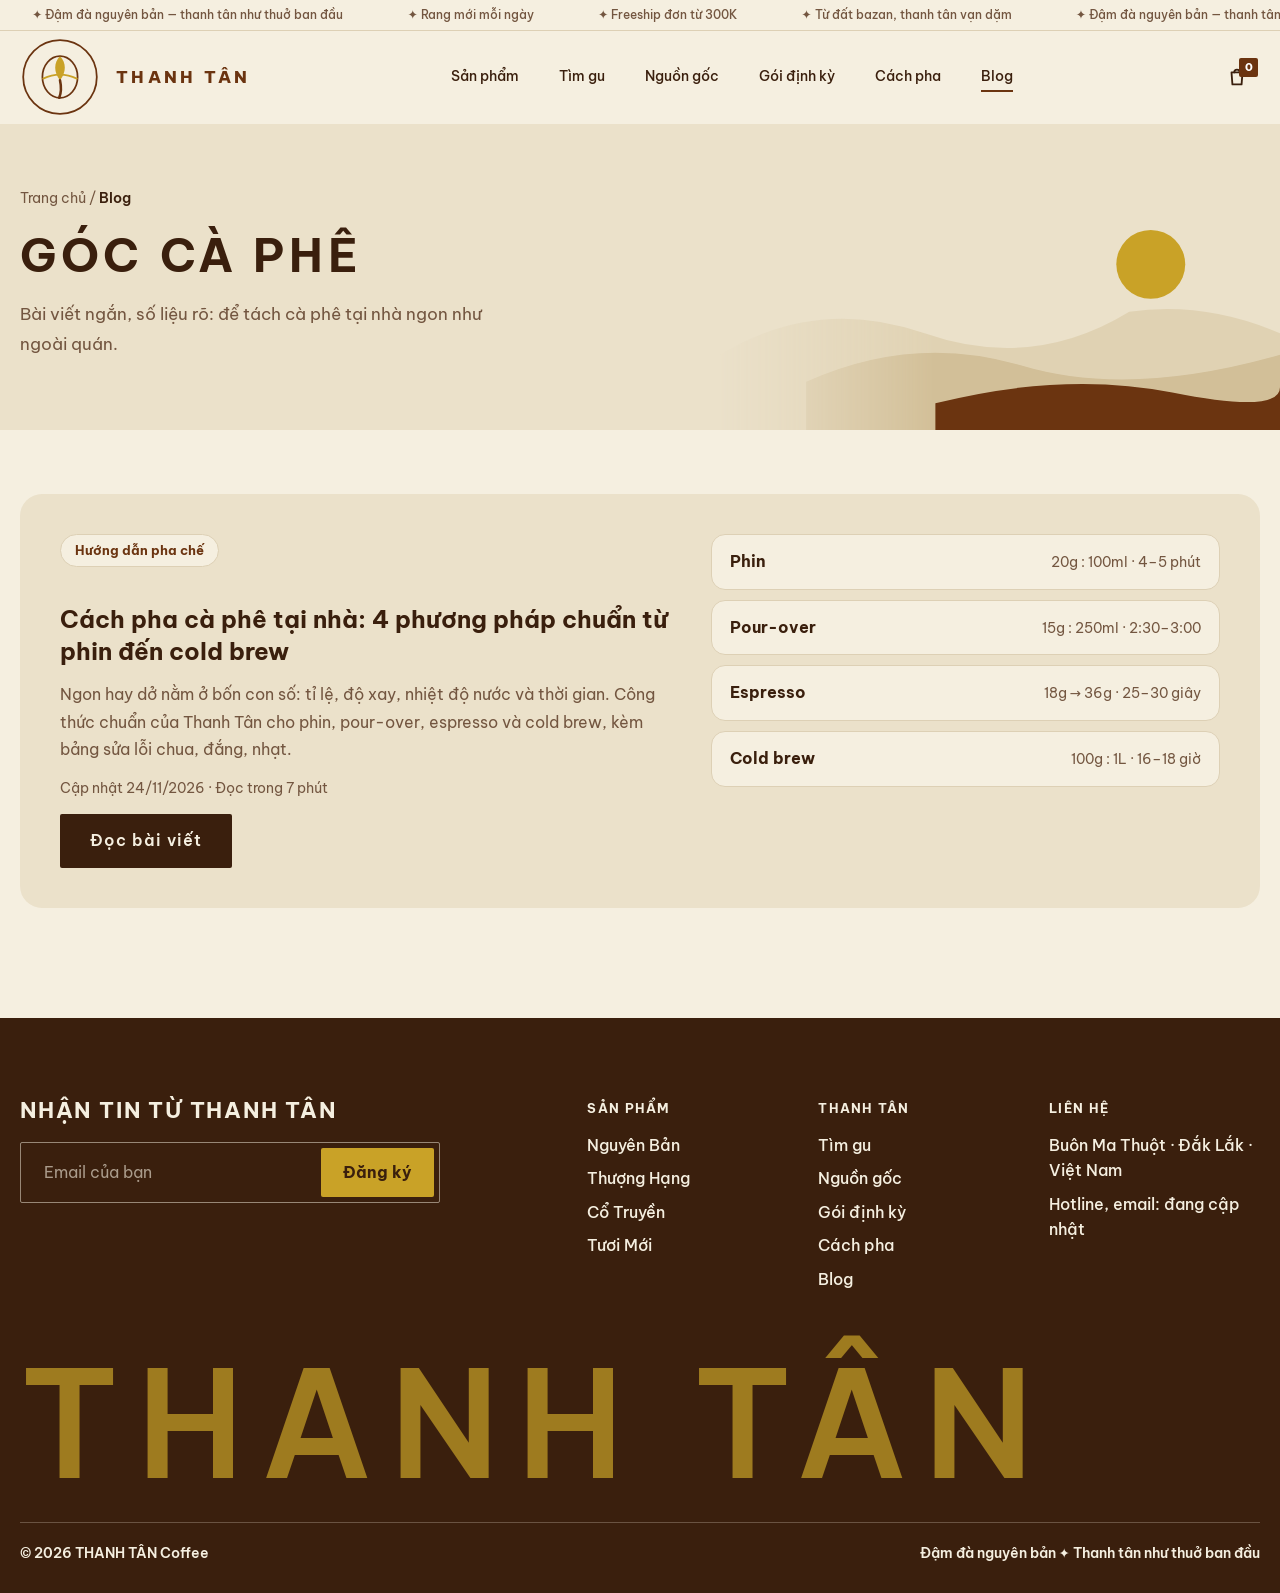
==== commit 8775f7f1: "Nâng giao diện: banner đầu trang cho các trang con, khung chi tiết sản phẩm, thanh tab dưới cho điện" ====
--- a/coffee-shop/blog.html
+++ b/coffee-shop/blog.html
@@ -10,7 +10,7 @@
   <link href="https://fonts.googleapis.com/css2?family=Be+Vietnam+Pro:wght@400;500;600;700;800&display=swap" rel="stylesheet" />
   <link rel="stylesheet" href="style.css" />
 </head>
-<body>
+<body data-page="blog">
 
   <div class="topbar">
     <div class="marquee marquee--small">
@@ -54,12 +54,22 @@
   </header>
 
   <main id="top">
+
+    <section class="page-banner">
+      <div class="container">
+        <nav class="crumbs" aria-label="Điều hướng phụ"><a href="index.html">Trang chủ</a> / <span>Blog</span></nav>
+        <h1>Góc cà phê</h1>
+        <p>Bài viết ngắn, số liệu rõ: để tách cà phê tại nhà ngon như ngoài quán.</p>
+      </div>
+      <svg class="page-banner__art" viewBox="0 0 520 220" preserveAspectRatio="xMaxYMax meet" aria-hidden="true">
+      <circle cx="400" cy="66" r="32" fill="#C9A227"/>
+      <path d="M0 220V150Q90 95 190 130T380 110Q450 100 520 130V220Z" fill="#E0D2B3"/>
+      <path d="M80 220V175Q180 130 280 160T520 150V220Z" fill="#D2BF98"/>
+      <path d="M200 220V195Q320 165 420 185T520 180V220Z" fill="#6B3410"/>
+    </svg>
+    </section>
 <section class="section blog-home" id="blog">
       <div class="container">
-        <div class="section__head">
-          <div><h1>Góc cà phê</h1></div>
-          <p class="section__lead">Bài viết ngắn, số liệu rõ: để tách cà phê tại nhà ngon như ngoài quán.</p>
-        </div>
         <article class="blog-card">
           <div class="blog-card__main">
             <span class="pill">Hướng dẫn pha chế</span>
--- a/coffee-shop/style.css
+++ b/coffee-shop/style.css
@@ -725,3 +725,77 @@
   .otiles { grid-template-columns: minmax(0, 1fr); }
   .cta-band { padding: 28px 22px; }
 }
+
+/* ===== Banner đầu mỗi trang con ===== */
+.page-banner { position: relative; overflow: hidden; background: var(--cream); padding: 64px 0 72px; }
+.page-banner .container { position: relative; z-index: 1; }
+.page-banner .crumbs { margin-bottom: 18px; }
+.page-banner h1 { font-size: clamp(1.8rem, 4vw, 2.9rem); text-transform: uppercase; letter-spacing: .1em; font-weight: 700; line-height: 1.2; margin: 0 0 16px; max-width: 14em; text-wrap: balance; }
+.page-banner p { margin: 0; max-width: 46ch; line-height: 1.75; color: var(--ink-2); font-size: 1.05rem; }
+.page-banner__art { position: absolute; right: 0; bottom: 0; height: 100%; width: min(560px, 52%); }
+.page-banner + .section { padding-top: 64px; }
+.page-banner + .section .filters { margin-bottom: 36px; }
+.page-banner + .quiz { padding-top: 64px; }
+.quiz__inner--solo { grid-template-columns: minmax(0, 680px); justify-content: center; }
+@media (max-width: 700px) {
+  .page-banner { padding: 40px 0 48px; }
+  .page-banner__art { opacity: .55; width: 70%; }
+  .page-banner + .section { padding-top: 40px; }
+}
+
+/* ===== Thẻ sản phẩm bấm được + khung chi tiết ===== */
+.grid .card__media { cursor: pointer; }
+.card__peek { position: absolute; z-index: 2; left: 50%; bottom: 14px; translate: -50% 8px; opacity: 0; background: var(--ink); color: var(--paper); font-size: .78rem; font-weight: 700; padding: 7px 14px; border-radius: 999px; white-space: nowrap; transition: opacity .25s, translate .25s; pointer-events: none; }
+.card:hover .card__peek, .card__media:focus-within .card__peek { opacity: 1; translate: -50% 0; }
+.card__open { all: unset; cursor: pointer; border-bottom: 1px solid transparent; transition: border-color .2s; }
+.card__open:hover { border-bottom-color: currentColor; }
+.card__open:focus-visible { outline: 2px solid var(--brown); outline-offset: 3px; }
+html.lock { overflow: hidden; }
+.pd { position: fixed; inset: 0; z-index: 110; display: none; align-items: center; justify-content: center; padding: 24px; }
+.pd.open { display: flex; }
+.pd__backdrop { position: absolute; inset: 0; background: rgba(58, 31, 13, .55); animation: pdFade .25s both; }
+.pd__panel { position: relative; display: grid; grid-template-columns: minmax(0, .9fr) minmax(0, 1.1fr); width: min(900px, 100%); max-height: calc(100vh - 48px); overflow: auto; background: var(--paper); border-radius: 22px; animation: pdIn .35s cubic-bezier(.2, .8, .2, 1) both; }
+.pd__close { position: absolute; top: 14px; right: 14px; z-index: 2; width: 40px; height: 40px; border-radius: 50%; border: 1px solid var(--line); background: var(--paper); color: var(--ink); font-size: 1rem; cursor: pointer; }
+.pd__close:hover { background: var(--cream); }
+.pd__media { position: relative; display: grid; place-items: center; min-height: 420px; background: var(--cream); }
+.pd__media::before { content: ""; position: absolute; left: 50%; top: 50%; width: 74%; aspect-ratio: 1; translate: -50% -50%; border-radius: 50%; background: var(--disc, var(--gold)); }
+.pd__media svg { position: relative; width: 52%; }
+.pd__body { padding: 40px 40px 34px; display: flex; flex-direction: column; gap: 14px; }
+.pd__body h2 { margin: 0; font-size: 1.7rem; text-transform: none; letter-spacing: 0; line-height: 1.2; }
+.pd__notes { margin: 0; line-height: 1.7; color: var(--ink-2); }
+.pd__meters { display: grid; gap: 10px; padding: 14px 0; border-block: 1px solid var(--line); }
+.pd__pair h3 { margin: 0 0 8px; font-size: .78rem; font-family: var(--sans); letter-spacing: .12em; text-transform: uppercase; color: var(--brown); }
+.pd__pair ul { list-style: none; margin: 0; padding: 0; display: flex; gap: 8px; flex-wrap: wrap; }
+.pd__pair li { border: 1px solid var(--line); border-radius: 999px; padding: 6px 14px; font-size: .9rem; font-weight: 600; }
+.pd__pair a:hover { color: var(--brown); text-decoration: underline; }
+.pd__body .card__buy { margin-top: 4px; }
+.pd__ship { margin: 0; font-size: .85rem; color: var(--ink-2); }
+@keyframes pdFade { from { opacity: 0 } }
+@keyframes pdIn { from { opacity: 0; transform: translateY(18px) scale(.98) } }
+@media (max-width: 760px) {
+  .pd { padding: 0; align-items: flex-end; }
+  .pd__panel { grid-template-columns: minmax(0, 1fr); max-height: 92vh; border-radius: 22px 22px 0 0; }
+  .pd__media { min-height: 0; aspect-ratio: 16 / 11; }
+  .pd__media svg { width: 30%; }
+  .pd__body { padding: 24px 20px 28px; }
+}
+@media (prefers-reduced-motion: reduce) { .pd__panel, .pd__backdrop { animation: none; } }
+
+/* ===== Thanh tab dưới (điện thoại) ===== */
+.tabbar { display: none; }
+@media (max-width: 880px) {
+  .tabbar { display: grid; grid-template-columns: repeat(5, 1fr); position: fixed; left: 0; right: 0; bottom: 0; z-index: 70; background: var(--paper); border-top: 1px solid var(--line); padding: 4px 2px calc(4px + env(safe-area-inset-bottom)); }
+  .tabbar a, .tabbar button { position: relative; display: flex; flex-direction: column; align-items: center; gap: 3px; padding: 7px 0 5px; font: inherit; font-size: .68rem; font-weight: 600; color: var(--ink-2); background: none; border: 0; cursor: pointer; }
+  .tabbar svg { width: 22px; height: 22px; }
+  .tabbar .active { color: var(--brown); }
+  .tabbar .active::before { content: ""; position: absolute; top: -5px; left: 30%; right: 30%; height: 2px; background: var(--brown); }
+  .tabbar__count { position: absolute; top: 2px; left: calc(50% + 6px); min-width: 16px; height: 16px; padding: 0 4px; border-radius: 8px; background: var(--brown); color: var(--paper); font: 700 .65rem/16px var(--sans); text-align: center; font-style: normal; }
+  body { padding-bottom: 64px; }
+  .toast { bottom: 84px; }
+}
+.page-banner__art { -webkit-mask-image: linear-gradient(to right, transparent, #000 38%); mask-image: linear-gradient(to right, transparent, #000 38%); }
+.pd__body .card__tags { min-height: 0; }
+@media (max-width: 760px) {
+  .pd__media::before { width: auto; height: 82%; }
+  .pd__media svg { width: 26%; }
+}
